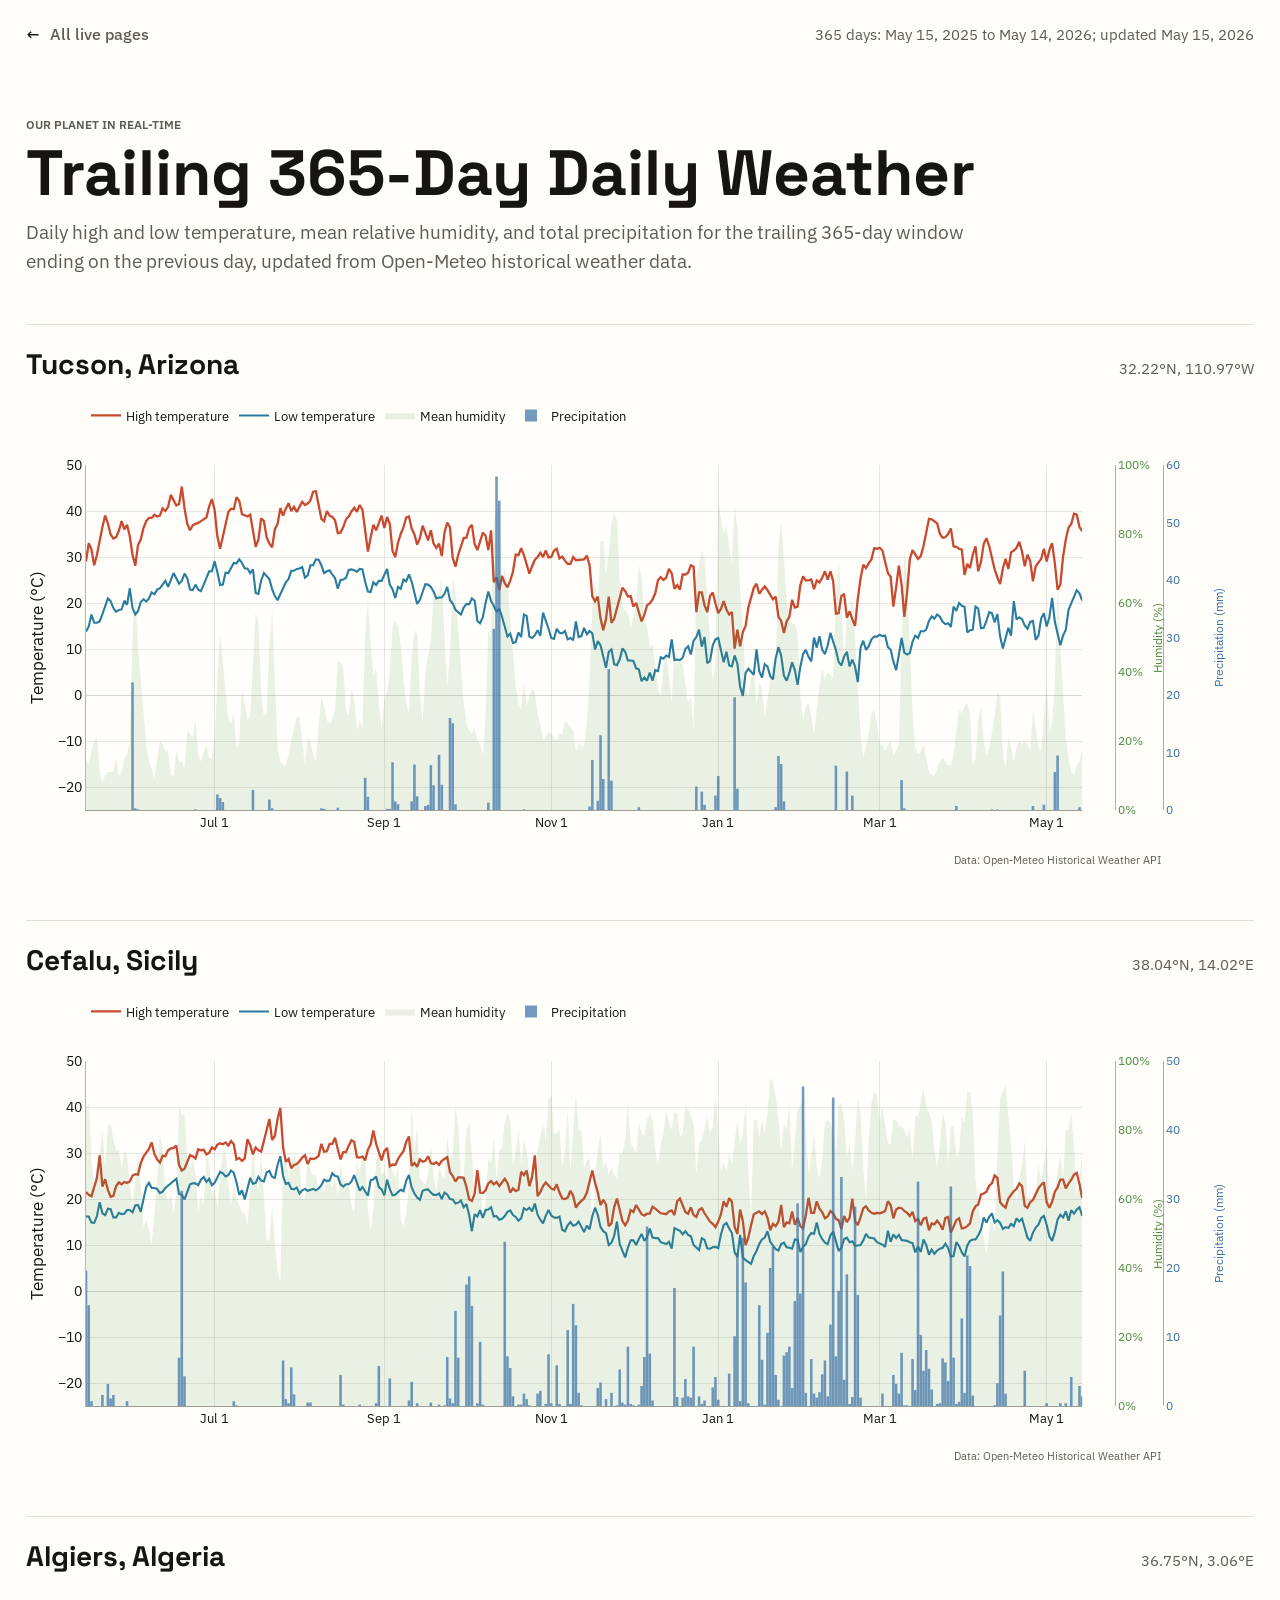
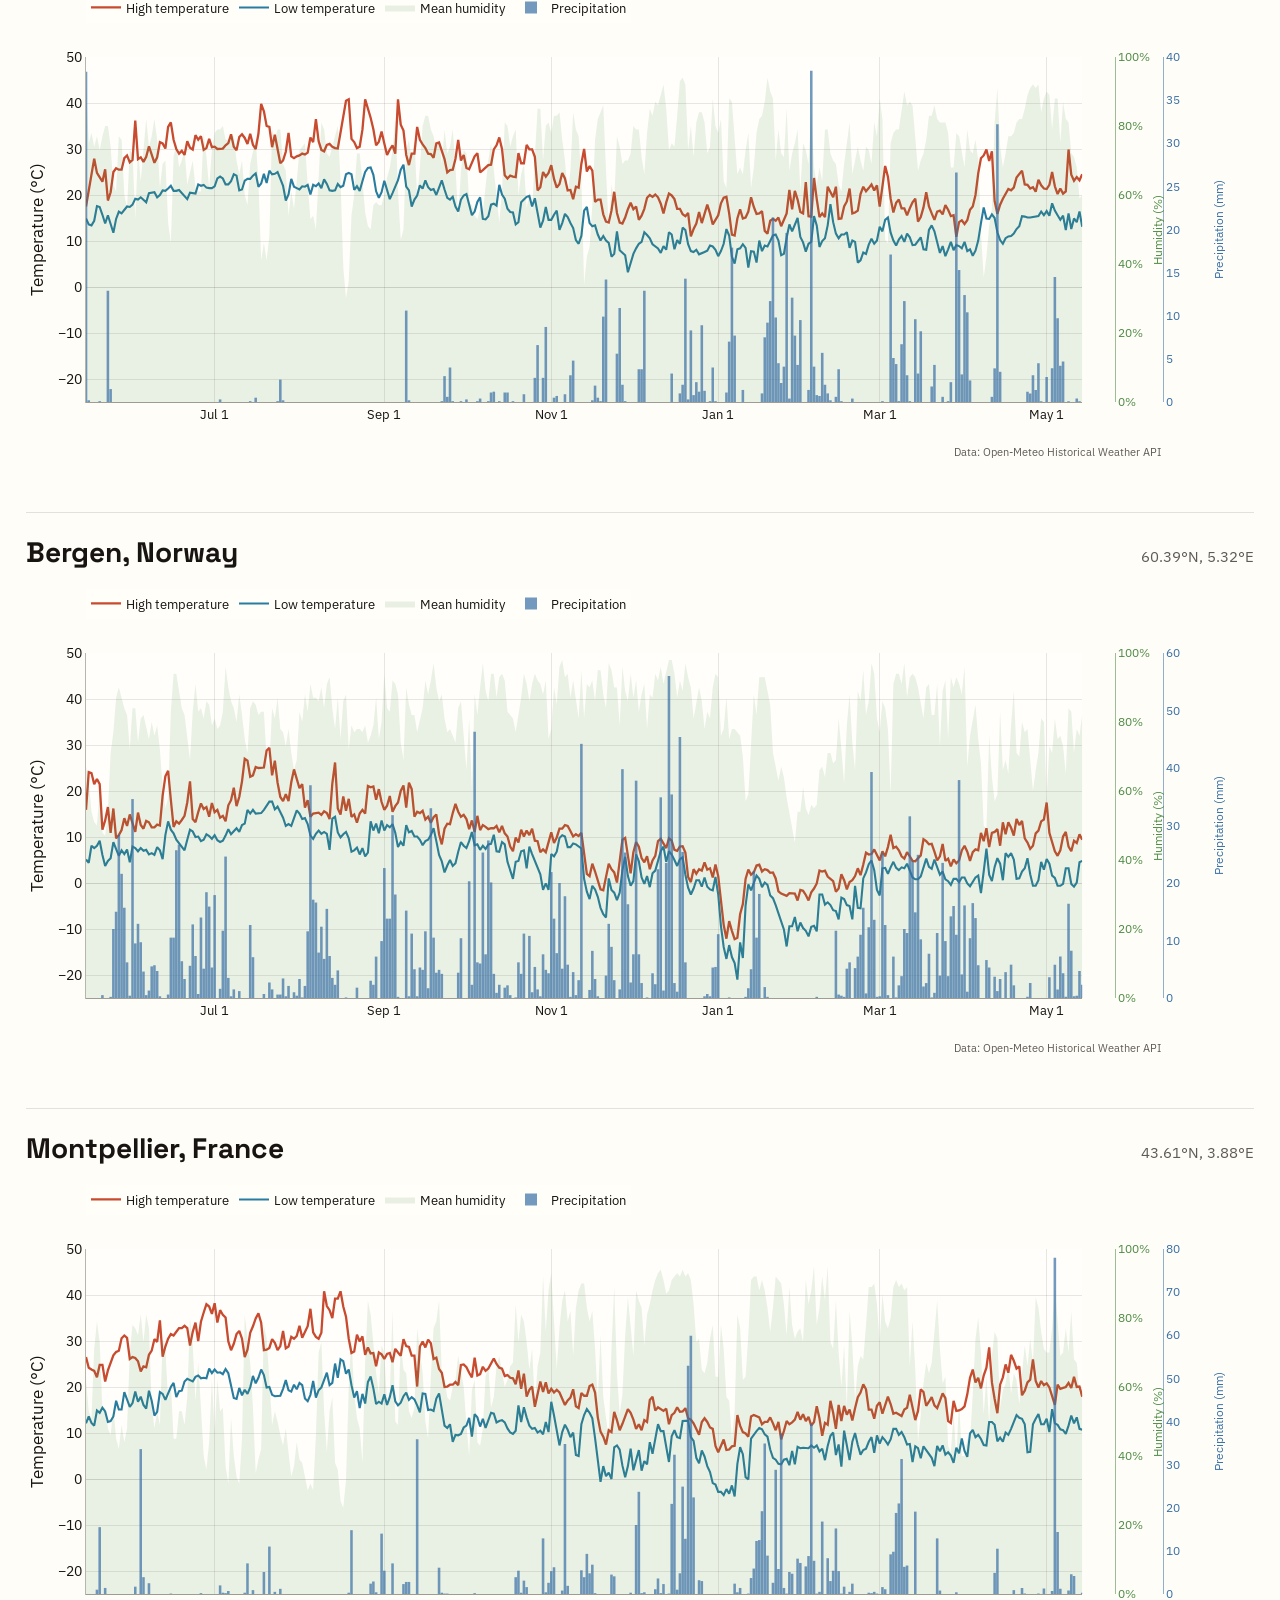
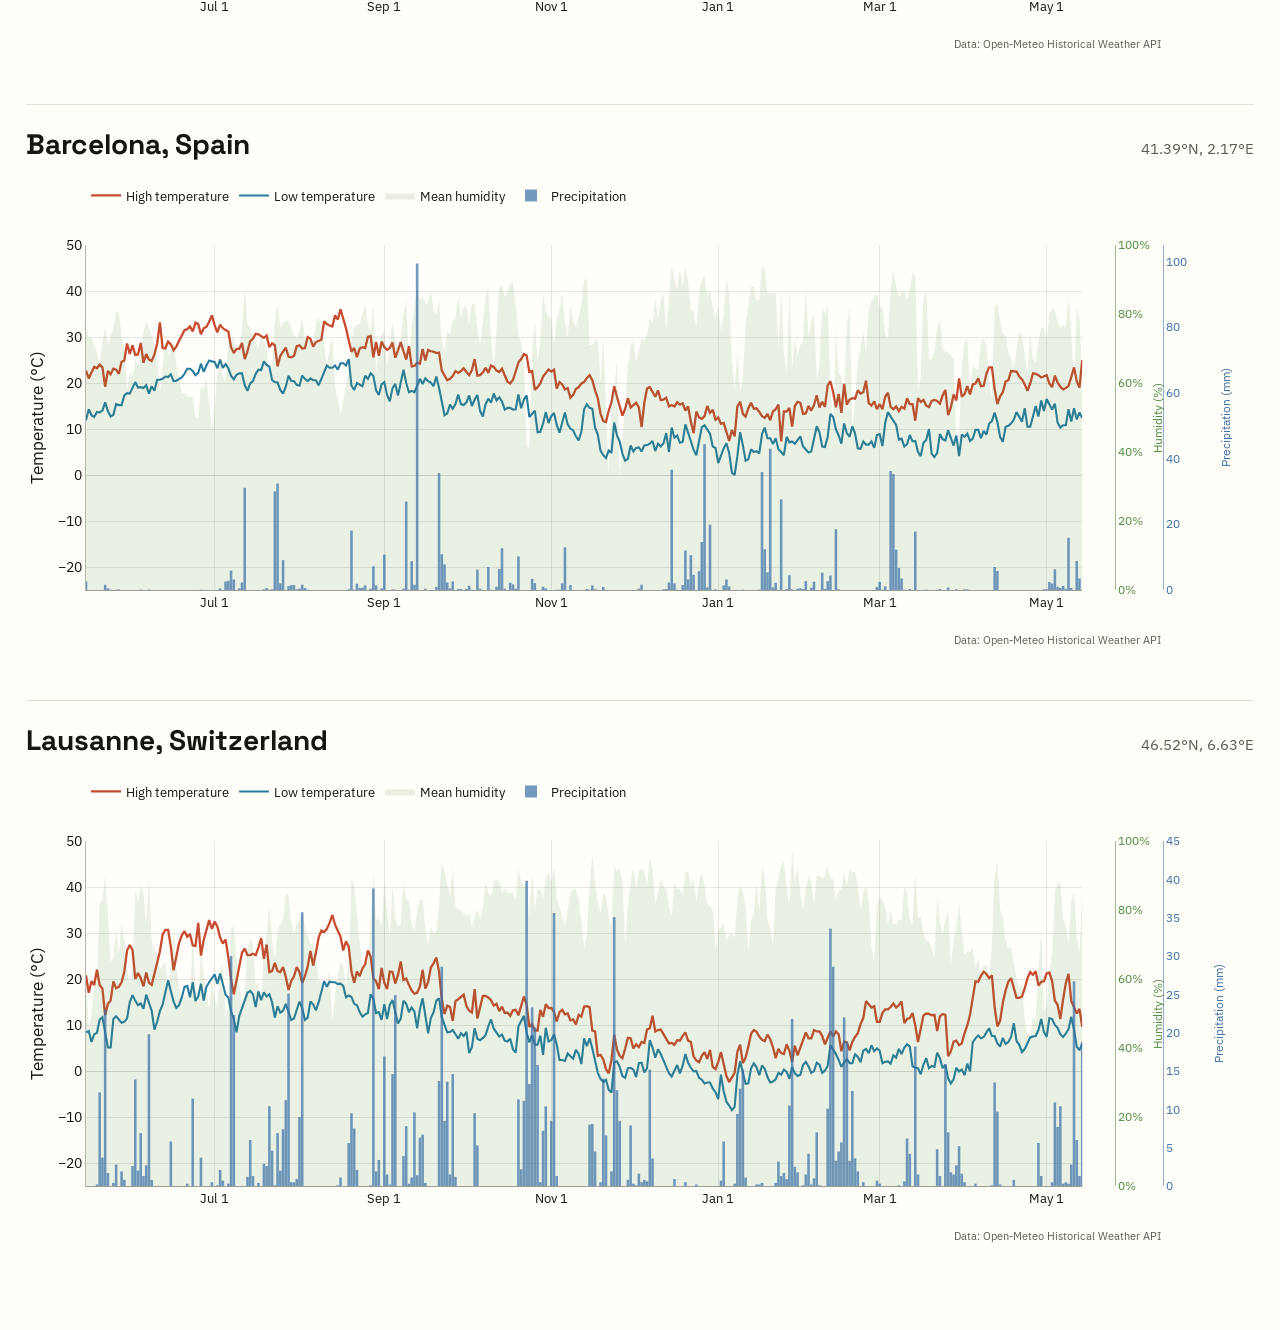
==== series/year-to-date-weather-by-location/index.html @ 3c4791d3 "New weather page for selected locations A new page dedicated to showing weather over the past year f" ====
<!DOCTYPE html>
<html lang="en">
  <head>
    <meta charset="UTF-8" />
    <meta name="viewport" content="width=device-width, initial-scale=1.0" />
    <title>Loading weather story...</title>
    <meta
      name="description"
      content="Trailing 365-day daily weather charts for predefined locations using Open-Meteo historical weather data."
    />
    <link rel="preconnect" href="https://fonts.googleapis.com" />
    <link rel="preconnect" href="https://fonts.gstatic.com" crossorigin />
    <link
      href="https://fonts.googleapis.com/css2?family=IBM+Plex+Sans:wght@400;500;600&family=Space+Grotesk:wght@500;700&display=swap"
      rel="stylesheet"
    />
    <link rel="stylesheet" href="../../assets/styles.css?v=weather-story-20260515" />
    <script src="https://cdn.plot.ly/plotly-2.35.2.min.js" defer></script>
    <script src="../../assets/weather-story.js?v=weather-story-20260515e" defer></script>
  </head>
  <body
    class="weather-story-body"
    data-base-path="../../"
    data-series-slug="year-to-date-weather-by-location"
  >
    <main class="weather-story-shell">
      <nav class="weather-story-nav" aria-label="Page navigation">
        <a class="back-link" href="../../">All live pages</a>
        <div id="weather-story-status" class="weather-story-status">Loading weather data...</div>
      </nav>
      <header class="weather-story-header">
        <div id="weather-story-eyebrow" class="weather-story-eyebrow">Our Planet in Real-Time</div>
        <h1 id="weather-story-title" class="weather-story-title">Trailing 365-Day Daily Weather</h1>
        <p id="weather-story-summary" class="weather-story-summary">
          Daily high and low temperature, mean humidity, and precipitation.
        </p>
      </header>
      <section id="weather-story-charts" class="weather-story-charts" aria-label="Location weather charts"></section>
    </main>
  </body>
</html>
---- assets/styles.css ----
:root {
  color-scheme: light;
  --bg: #f2eee7;
  --bg-deep: #ddd6ca;
  --panel: #f7f1e7;
  --panel-border: rgba(51, 42, 28, 0.14);
  --ink: #171412;
  --muted: #5f5b56;
  --accent-red: #d63a1f;
  --accent-green: #5dea48;
  --accent-black: rgba(0, 0, 0, 0.28);
  --grid: rgba(56, 50, 39, 0.12);
  --shadow: 0 24px 70px rgba(71, 53, 19, 0.14);
}

* {
  box-sizing: border-box;
}

html,
body {
  margin: 0;
  min-height: 100%;
}

body {
  font-family: "IBM Plex Sans", sans-serif;
  color: var(--ink);
  background:
    radial-gradient(circle at top left, rgba(255, 255, 255, 0.88), rgba(255, 255, 255, 0) 34%),
    radial-gradient(circle at bottom right, rgba(208, 148, 52, 0.12), rgba(208, 148, 52, 0) 32%),
    linear-gradient(135deg, var(--bg), var(--bg-deep));
}

a {
  color: inherit;
}

.app-shell {
  min-height: 100vh;
  padding: 18px;
}

.home-shell {
  display: flex;
  flex-direction: column;
  gap: 18px;
  max-width: 1320px;
  margin: 0 auto;
}

.home-hero {
  padding: clamp(24px, 4vw, 46px);
  border: 1px solid var(--panel-border);
  border-radius: 30px;
  background:
    linear-gradient(135deg, rgba(255, 255, 255, 0.44), rgba(255, 255, 255, 0.08)),
    var(--panel);
  box-shadow: var(--shadow);
}

.home-title {
  margin: 12px 0 10px;
  font-family: "Space Grotesk", sans-serif;
  font-size: clamp(2.4rem, 6vw, 4.8rem);
  line-height: 0.95;
  letter-spacing: -0.04em;
}

.home-copy {
  max-width: 760px;
  margin: 0;
  color: var(--muted);
  font-size: 1.12rem;
  line-height: 1.55;
}

.series-grid {
  display: grid;
  grid-template-columns: repeat(auto-fit, minmax(280px, 1fr));
  gap: 18px;
}

.series-card {
  display: flex;
  flex-direction: column;
  gap: 16px;
  padding: 22px;
  border: 1px solid var(--panel-border);
  border-radius: 24px;
  background:
    linear-gradient(180deg, rgba(255, 255, 255, 0.4), rgba(255, 255, 255, 0.14)),
    var(--panel);
  box-shadow: var(--shadow);
  text-decoration: none;
  transition: transform 180ms ease, box-shadow 180ms ease, border-color 180ms ease;
}

.series-card:hover {
  transform: translateY(-3px);
  box-shadow: 0 28px 80px rgba(71, 53, 19, 0.18);
  border-color: rgba(51, 42, 28, 0.22);
}

.series-card-topline {
  display: flex;
  align-items: center;
  justify-content: space-between;
  gap: 12px;
}

.series-status {
  display: inline-flex;
  align-items: center;
  gap: 8px;
  padding: 7px 11px;
  border-radius: 999px;
  background: rgba(255, 255, 255, 0.72);
  border: 1px solid rgba(26, 20, 12, 0.12);
  font-size: 0.84rem;
  color: var(--muted);
}

.series-status::before {
  content: "";
  width: 8px;
  height: 8px;
  border-radius: 999px;
  background: var(--accent-green);
  box-shadow: 0 0 0 4px rgba(93, 234, 72, 0.16);
}

.series-title {
  margin: 0;
  font-family: "Space Grotesk", sans-serif;
  font-size: 1.55rem;
  line-height: 1.02;
}

.series-subtitle {
  margin: 0;
  color: var(--muted);
  font-size: 1rem;
}

.series-summary {
  margin: 0;
  color: var(--muted);
  line-height: 1.55;
}

.series-linkline {
  margin-top: auto;
  color: var(--ink);
  font-weight: 600;
  text-decoration: none;
}

.chart-page-shell {
  display: flex;
  flex-direction: column;
  gap: 12px;
}

.chart-page-shell .chart-card {
  min-height: calc(100vh - 84px);
}

.page-nav {
  display: flex;
  align-items: center;
  justify-content: space-between;
  gap: 12px;
  padding: 0 4px;
}

.back-link {
  display: inline-flex;
  align-items: center;
  gap: 10px;
  text-decoration: none;
  color: var(--muted);
  font-weight: 500;
}

.back-link::before {
  content: "←";
  color: var(--ink);
}

.page-summary {
  color: var(--muted);
  font-size: 0.96rem;
}

.chart-card {
  display: flex;
  flex-direction: column;
  min-height: calc(100vh - 36px);
  padding: 16px;
  border: 1px solid var(--panel-border);
  border-radius: 26px;
  background: var(--panel);
  box-shadow: var(--shadow);
  backdrop-filter: blur(16px);
}

.chart-topline {
  display: flex;
  align-items: center;
  justify-content: space-between;
  gap: 16px;
  padding: 6px 8px 16px;
}

.eyebrow {
  letter-spacing: 0.12em;
  text-transform: uppercase;
  font-size: 0.75rem;
  font-weight: 600;
  color: var(--muted);
}

.status-pill {
  padding: 9px 14px;
  border-radius: 999px;
  background: rgba(255, 255, 255, 0.88);
  border: 1px solid rgba(26, 20, 12, 0.12);
  color: var(--muted);
  font-size: 0.86rem;
  white-space: nowrap;
}

.chart {
  flex: 1;
  min-height: 0;
}

.chart-message {
  display: grid;
  place-items: center;
  height: 100%;
  padding: 24px;
  text-align: center;
  color: var(--muted);
  font-size: 1.05rem;
}

@media (max-width: 720px) {
  .app-shell {
    padding: 10px;
  }

  .home-shell {
    gap: 12px;
  }

  .home-title {
    font-size: clamp(2rem, 11vw, 3.2rem);
  }

  .series-grid {
    grid-template-columns: 1fr;
  }

  .page-nav {
    flex-direction: column;
    align-items: flex-start;
  }

  .chart-card {
    min-height: calc(100vh - 20px);
    padding: 12px;
    border-radius: 20px;
  }

  .chart-page-shell .chart-card {
    min-height: calc(100vh - 72px);
  }

  .chart-topline {
    flex-direction: column;
    align-items: flex-start;
    gap: 10px;
    padding-bottom: 10px;
  }

  .status-pill {
    white-space: normal;
  }
}

body.weather-story-body {
  background: #fffdf7;
}

.weather-story-shell {
  min-height: 100vh;
  width: 100%;
  padding: 16px clamp(12px, 2vw, 28px) 34px;
}

.weather-story-nav {
  display: flex;
  align-items: center;
  justify-content: space-between;
  gap: 18px;
  min-height: 36px;
}

.weather-story-status {
  color: var(--muted);
  font-size: 0.94rem;
  text-align: right;
}

.weather-story-header {
  padding: clamp(30px, 5vw, 70px) 0 clamp(22px, 4vw, 48px);
  max-width: 980px;
}

.weather-story-eyebrow {
  color: var(--muted);
  font-size: 0.78rem;
  font-weight: 600;
  letter-spacing: 0;
  text-transform: uppercase;
}

.weather-story-title {
  margin: 10px 0 12px;
  font-family: "Space Grotesk", sans-serif;
  font-size: clamp(2.3rem, 5vw, 4.4rem);
  line-height: 0.98;
  letter-spacing: 0;
}

.weather-story-summary {
  margin: 0;
  color: var(--muted);
  font-size: clamp(1rem, 1.6vw, 1.2rem);
  line-height: 1.55;
}

.weather-story-charts {
  display: flex;
  flex-direction: column;
  width: 100%;
}

.weather-location-section {
  width: 100%;
  padding: 24px 0 46px;
  border-top: 1px solid rgba(51, 42, 28, 0.13);
}

.weather-location-heading {
  display: flex;
  align-items: baseline;
  justify-content: space-between;
  gap: 18px;
  padding-bottom: 8px;
}

.weather-location-title {
  margin: 0;
  font-family: "Space Grotesk", sans-serif;
  font-size: clamp(1.35rem, 2.2vw, 2rem);
  line-height: 1.1;
  letter-spacing: 0;
}

.weather-location-meta {
  color: var(--muted);
  font-size: 0.94rem;
  white-space: nowrap;
}

.weather-location-chart {
  width: 100%;
  height: clamp(465px, 54vh, 585px);
}

@media (max-width: 720px) {
  .weather-story-shell {
    padding: 12px 10px 28px;
  }

  .weather-story-nav,
  .weather-location-heading {
    align-items: flex-start;
    flex-direction: column;
    gap: 8px;
  }

  .weather-story-status {
    text-align: left;
  }

  .weather-location-meta {
    white-space: normal;
  }

  .weather-location-chart {
    height: 570px;
  }
}
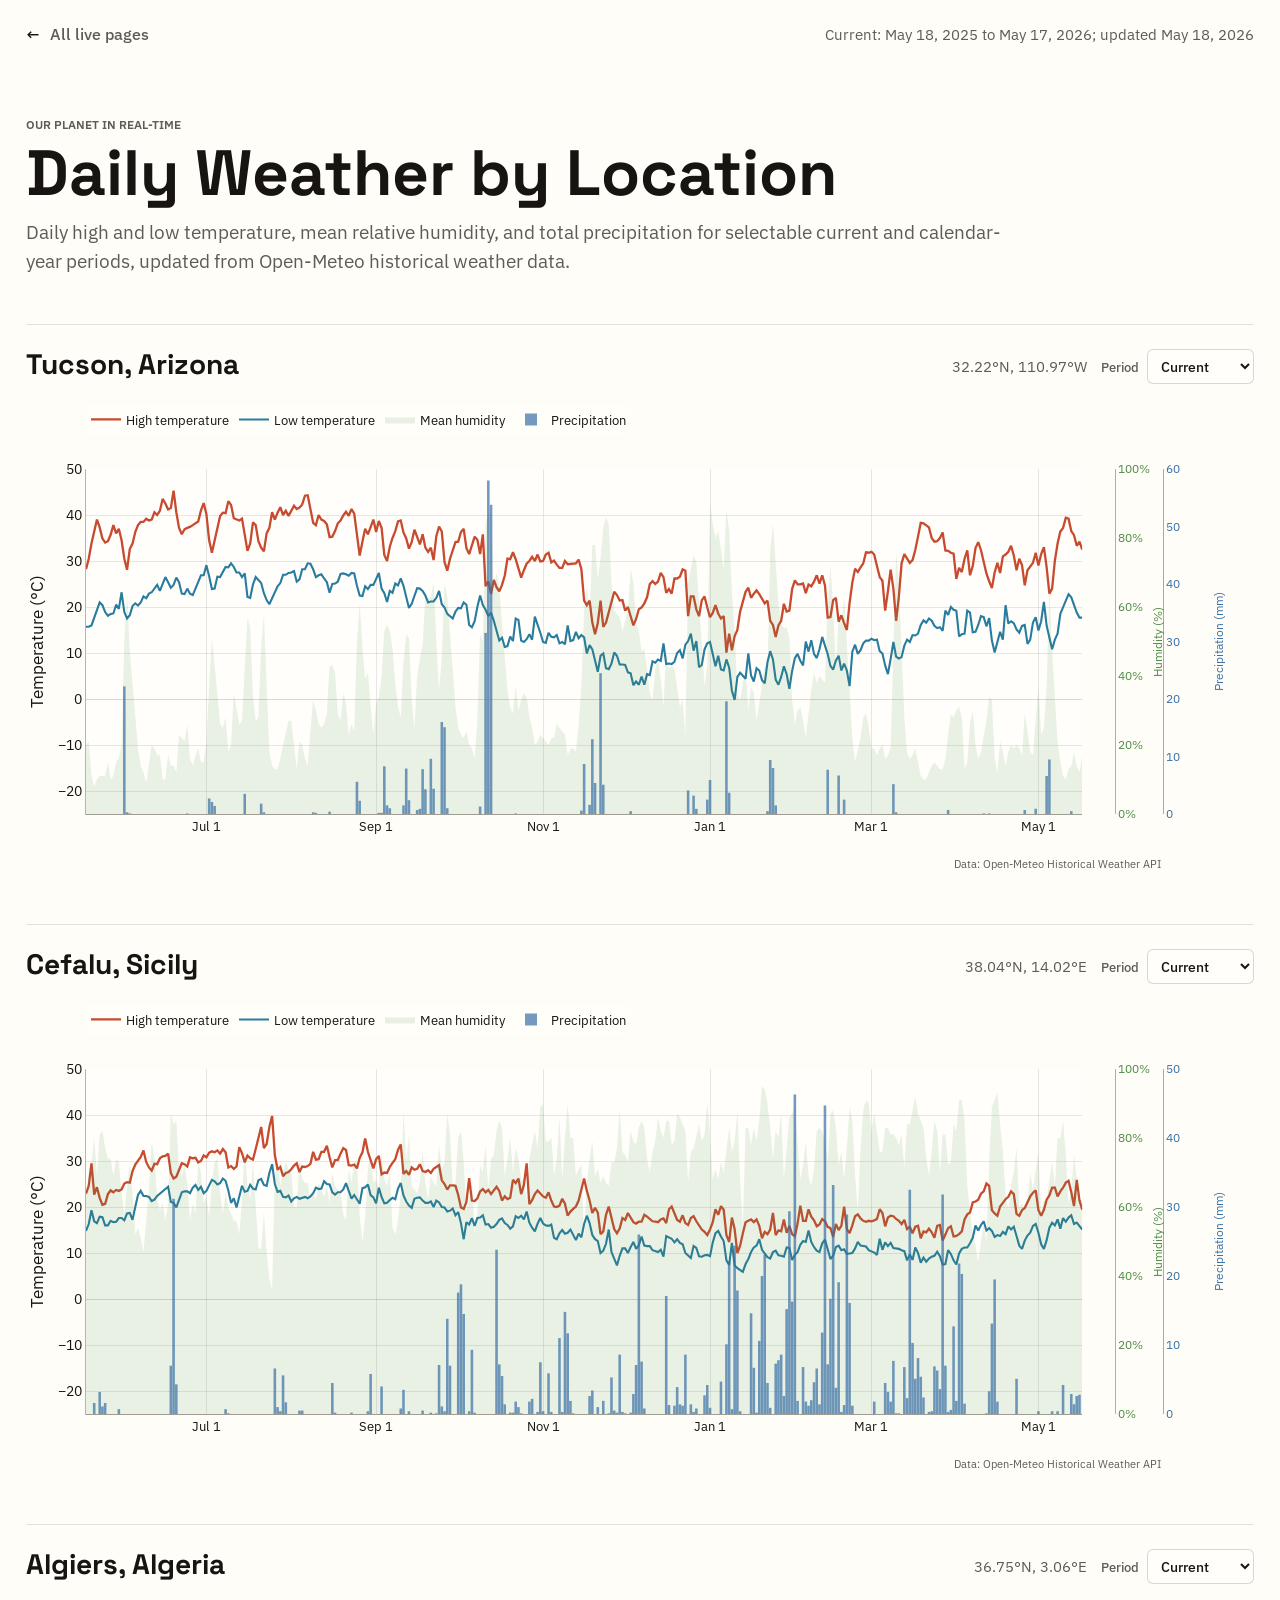
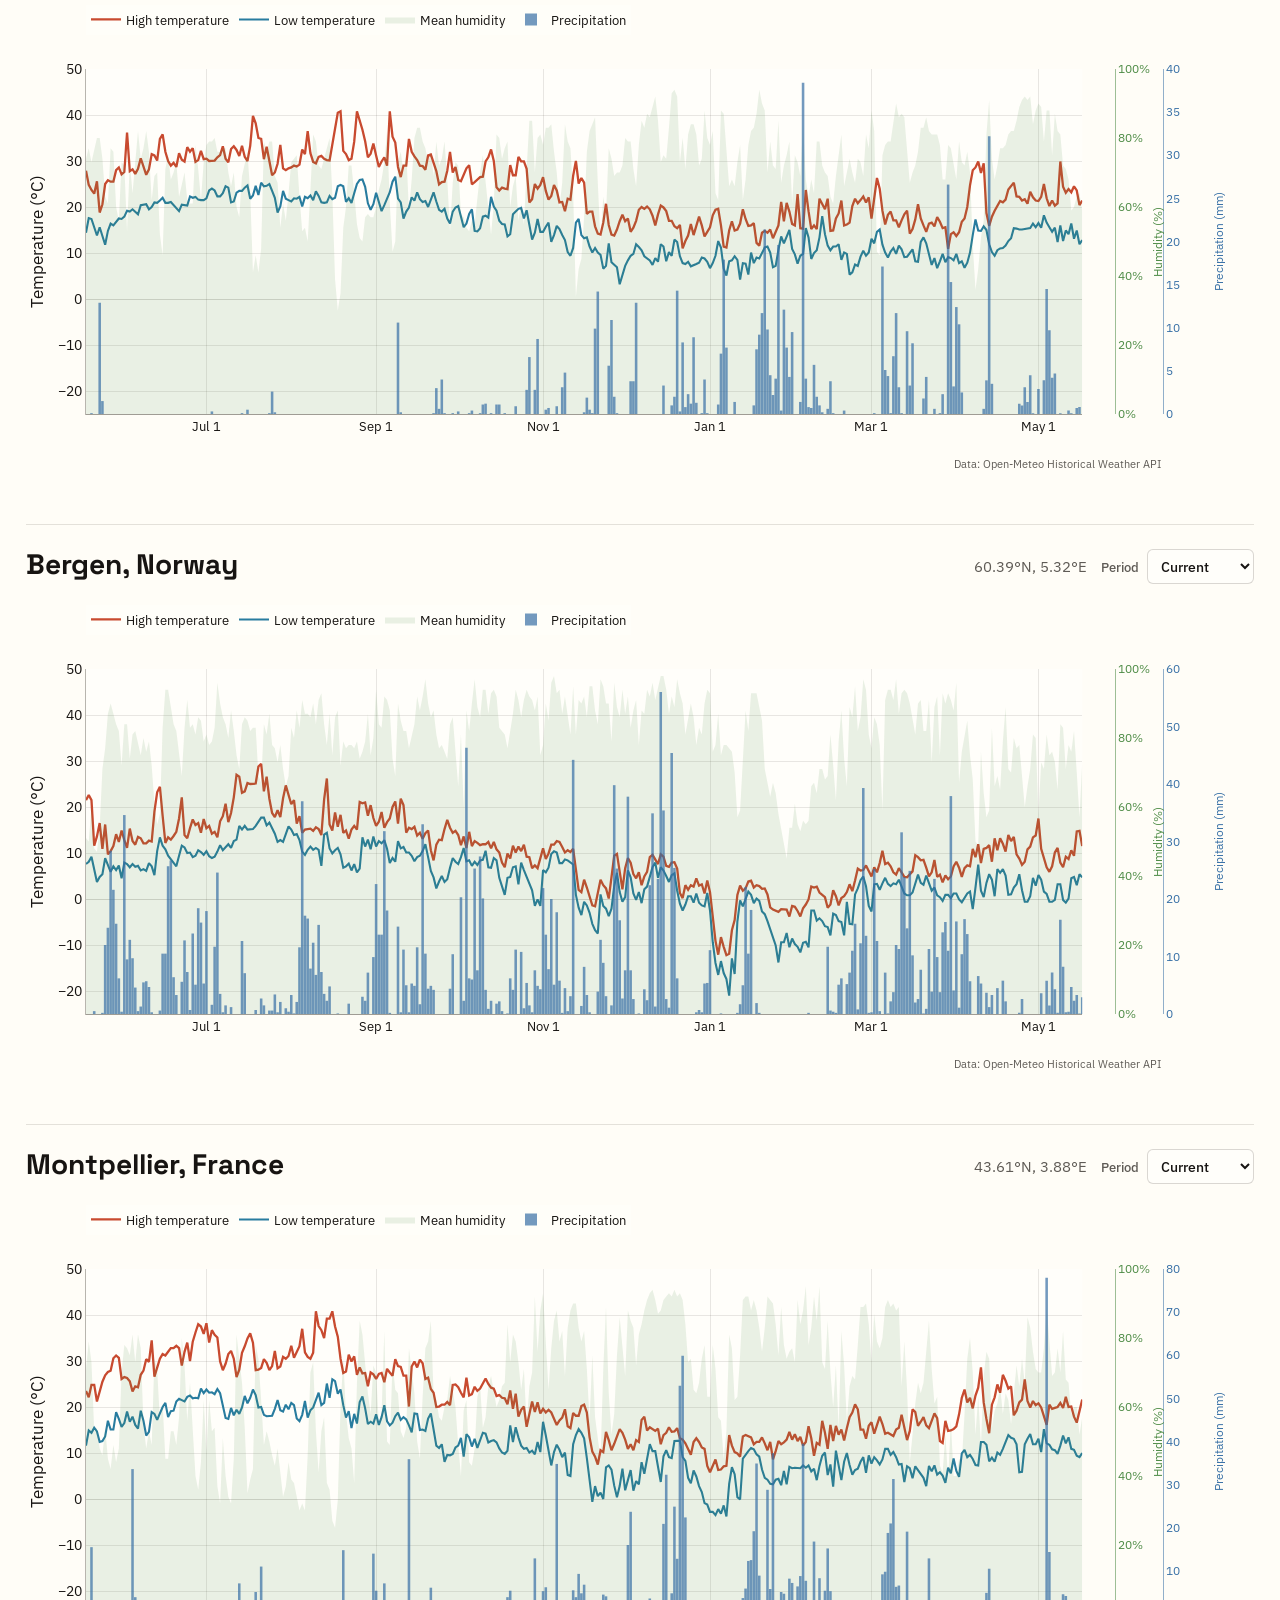
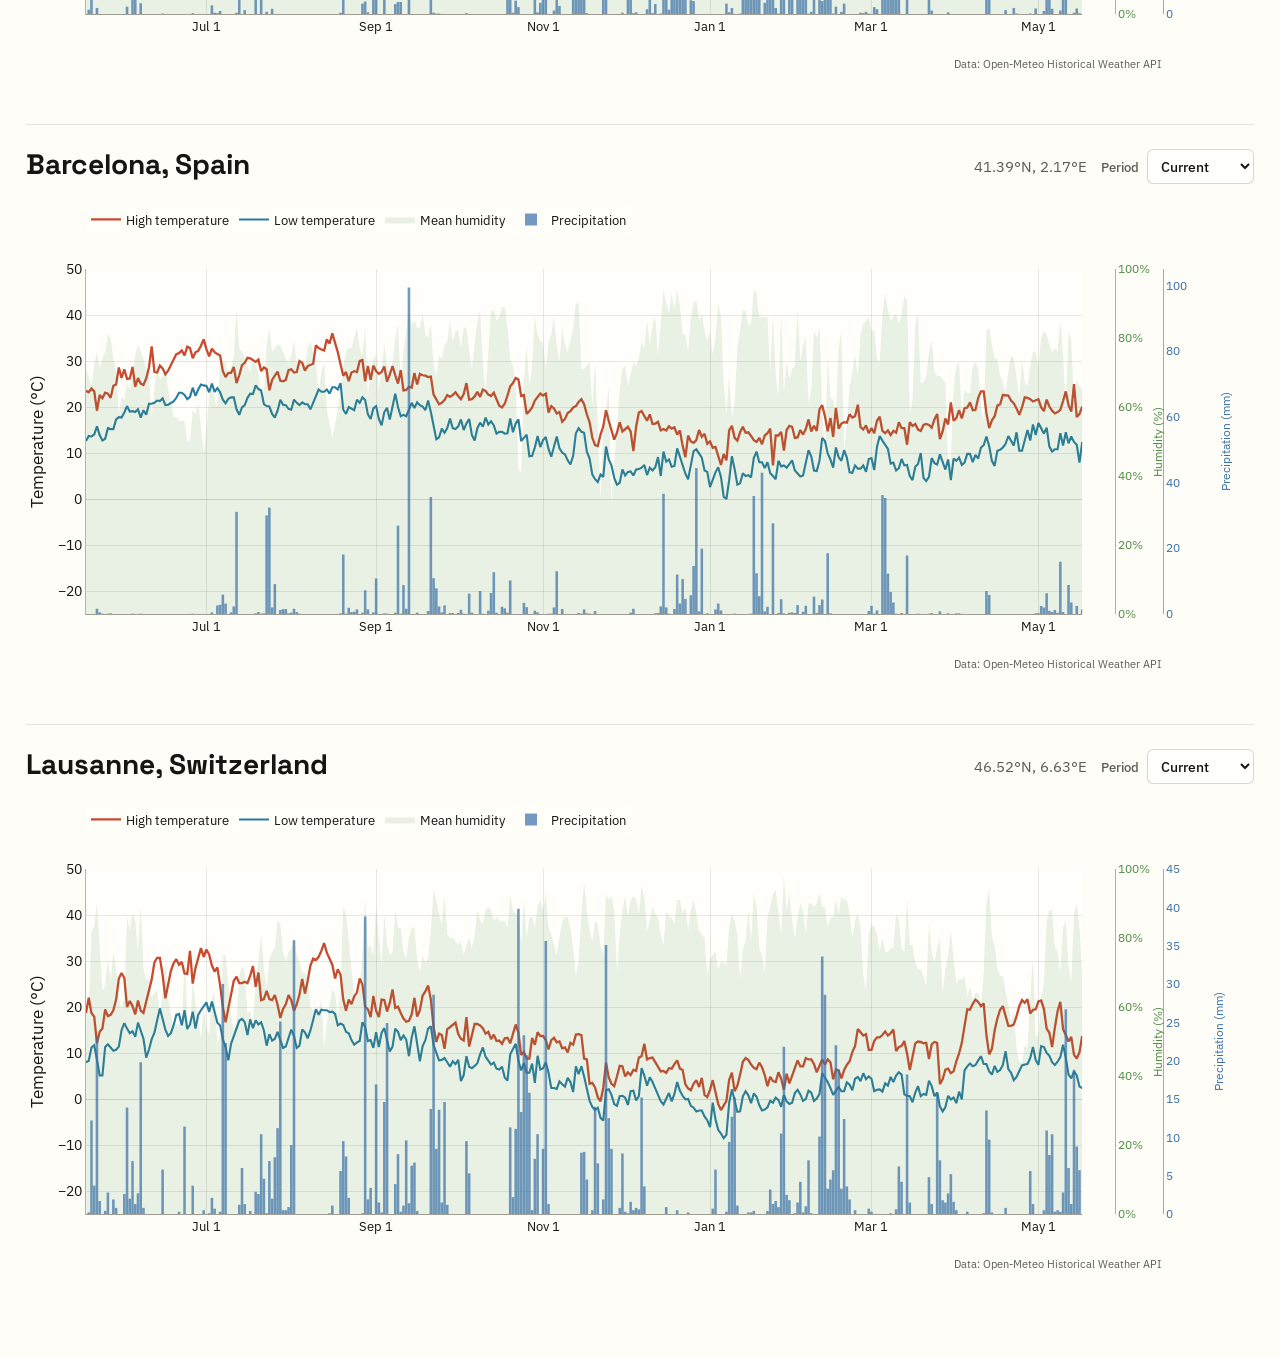
==== commit b411470a: "Added year selector Added a selector to change the year for each graph to look back in history over " ====
--- a/series/year-to-date-weather-by-location/index.html
+++ b/series/year-to-date-weather-by-location/index.html
@@ -6,7 +6,7 @@
     <title>Loading weather story...</title>
     <meta
       name="description"
-      content="Trailing 365-day daily weather charts for predefined locations using Open-Meteo historical weather data."
+      content="Selectable current and prior-year daily weather charts for predefined locations using Open-Meteo historical weather data."
     />
     <link rel="preconnect" href="https://fonts.googleapis.com" />
     <link rel="preconnect" href="https://fonts.gstatic.com" crossorigin />
@@ -14,9 +14,9 @@
       href="https://fonts.googleapis.com/css2?family=IBM+Plex+Sans:wght@400;500;600&family=Space+Grotesk:wght@500;700&display=swap"
       rel="stylesheet"
     />
-    <link rel="stylesheet" href="../../assets/styles.css?v=weather-story-20260515" />
+    <link rel="stylesheet" href="../../assets/styles.css?v=weather-story-20260518" />
     <script src="https://cdn.plot.ly/plotly-2.35.2.min.js" defer></script>
-    <script src="../../assets/weather-story.js?v=weather-story-20260515e" defer></script>
+    <script src="../../assets/weather-story.js?v=weather-story-20260518" defer></script>
   </head>
   <body
     class="weather-story-body"
@@ -30,9 +30,9 @@
       </nav>
       <header class="weather-story-header">
         <div id="weather-story-eyebrow" class="weather-story-eyebrow">Our Planet in Real-Time</div>
-        <h1 id="weather-story-title" class="weather-story-title">Trailing 365-Day Daily Weather</h1>
+        <h1 id="weather-story-title" class="weather-story-title">Daily Weather by Location</h1>
         <p id="weather-story-summary" class="weather-story-summary">
-          Daily high and low temperature, mean humidity, and precipitation.
+          Daily high and low temperature, mean humidity, and precipitation for selectable periods.
         </p>
       </header>
       <section id="weather-story-charts" class="weather-story-charts" aria-label="Location weather charts"></section>
--- a/assets/styles.css
+++ b/assets/styles.css
@@ -356,7 +356,7 @@
 
 .weather-location-heading {
   display: flex;
-  align-items: baseline;
+  align-items: flex-start;
   justify-content: space-between;
   gap: 18px;
   padding-bottom: 8px;
@@ -374,6 +374,40 @@
   color: var(--muted);
   font-size: 0.94rem;
   white-space: nowrap;
+}
+
+.weather-location-controls {
+  display: flex;
+  align-items: center;
+  justify-content: flex-end;
+  gap: 14px;
+  min-width: 260px;
+}
+
+.weather-window-label {
+  display: inline-flex;
+  align-items: center;
+  gap: 8px;
+  color: var(--muted);
+  font-size: 0.84rem;
+  font-weight: 500;
+  white-space: nowrap;
+}
+
+.weather-window-select {
+  min-width: 104px;
+  padding: 6px 28px 6px 9px;
+  border: 1px solid rgba(51, 42, 28, 0.18);
+  border-radius: 6px;
+  background: #fffefa;
+  color: var(--ink);
+  font: inherit;
+  font-size: 0.9rem;
+}
+
+.weather-window-select:focus {
+  outline: 2px solid rgba(56, 112, 166, 0.24);
+  outline-offset: 2px;
 }
 
 .weather-location-chart {
@@ -401,6 +435,14 @@
     white-space: normal;
   }
 
+  .weather-location-controls {
+    align-items: flex-start;
+    flex-direction: column;
+    gap: 8px;
+    justify-content: flex-start;
+    min-width: 0;
+  }
+
   .weather-location-chart {
     height: 570px;
   }
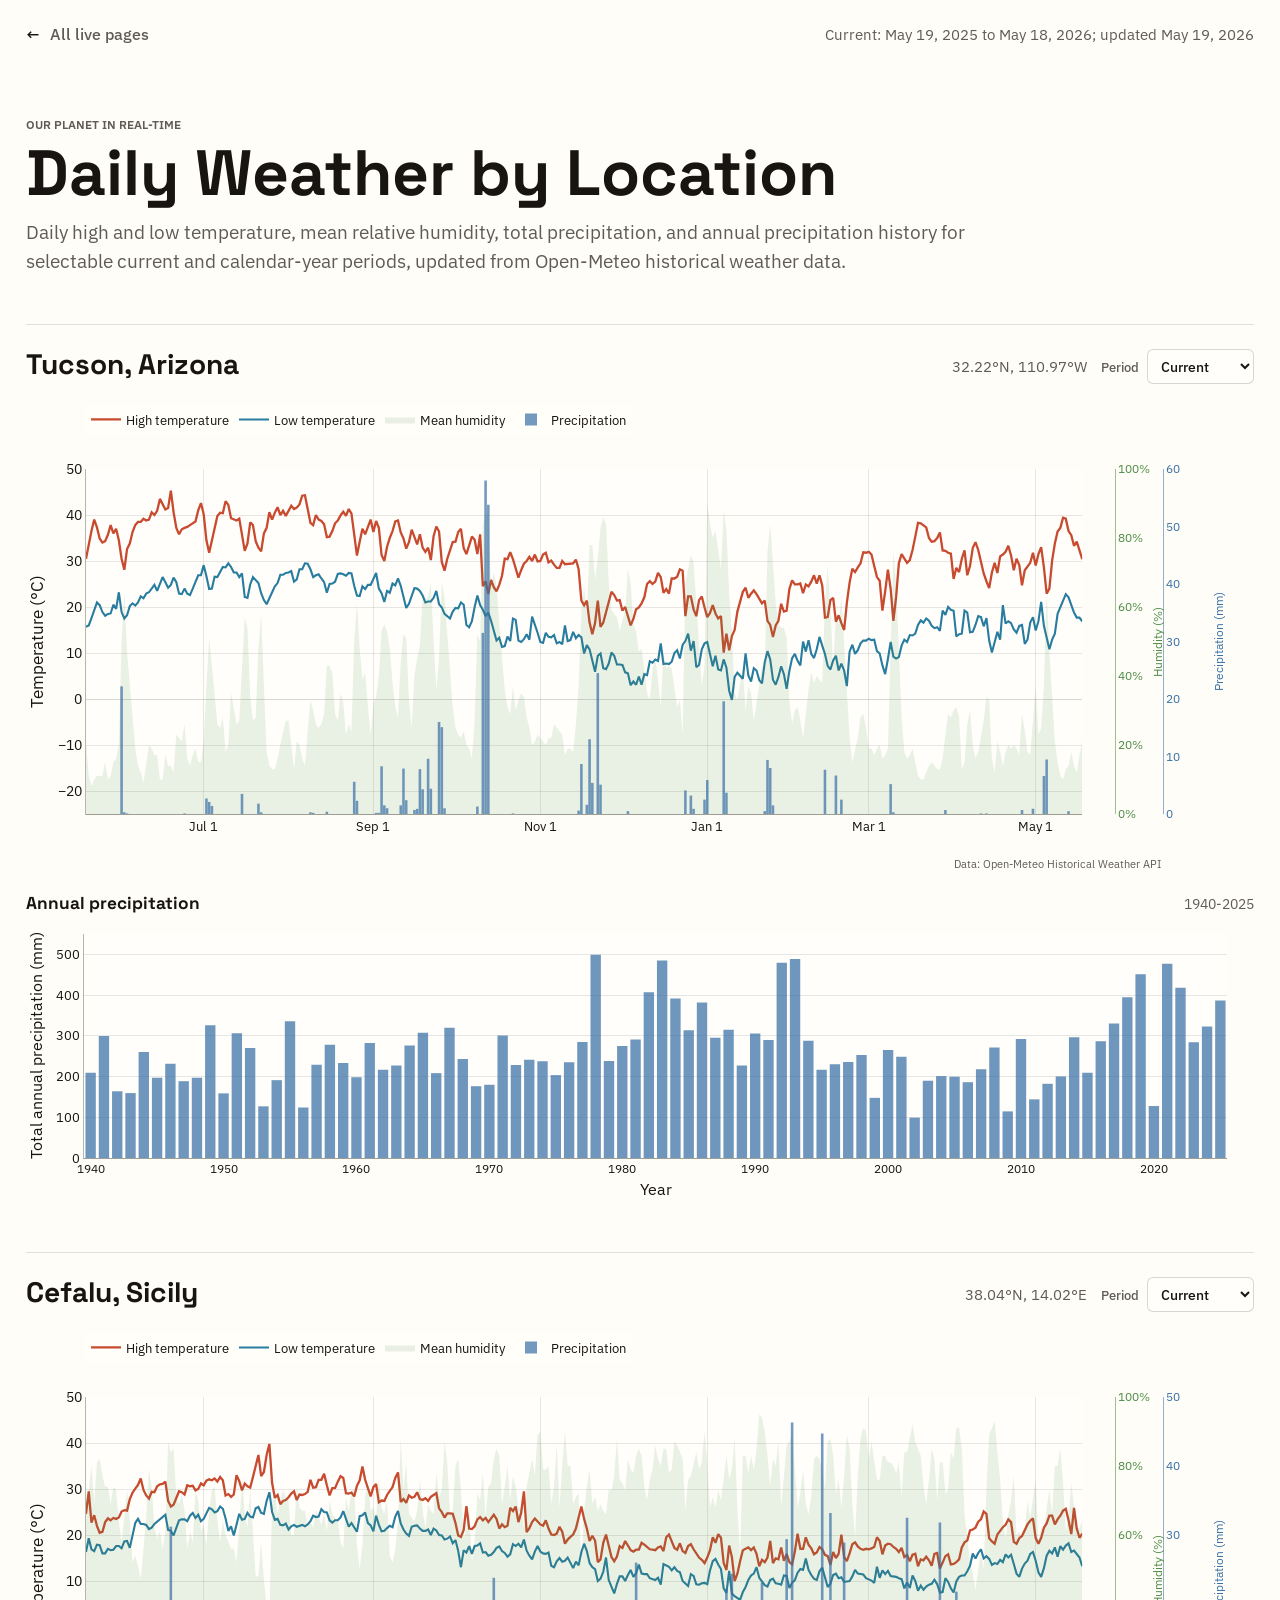
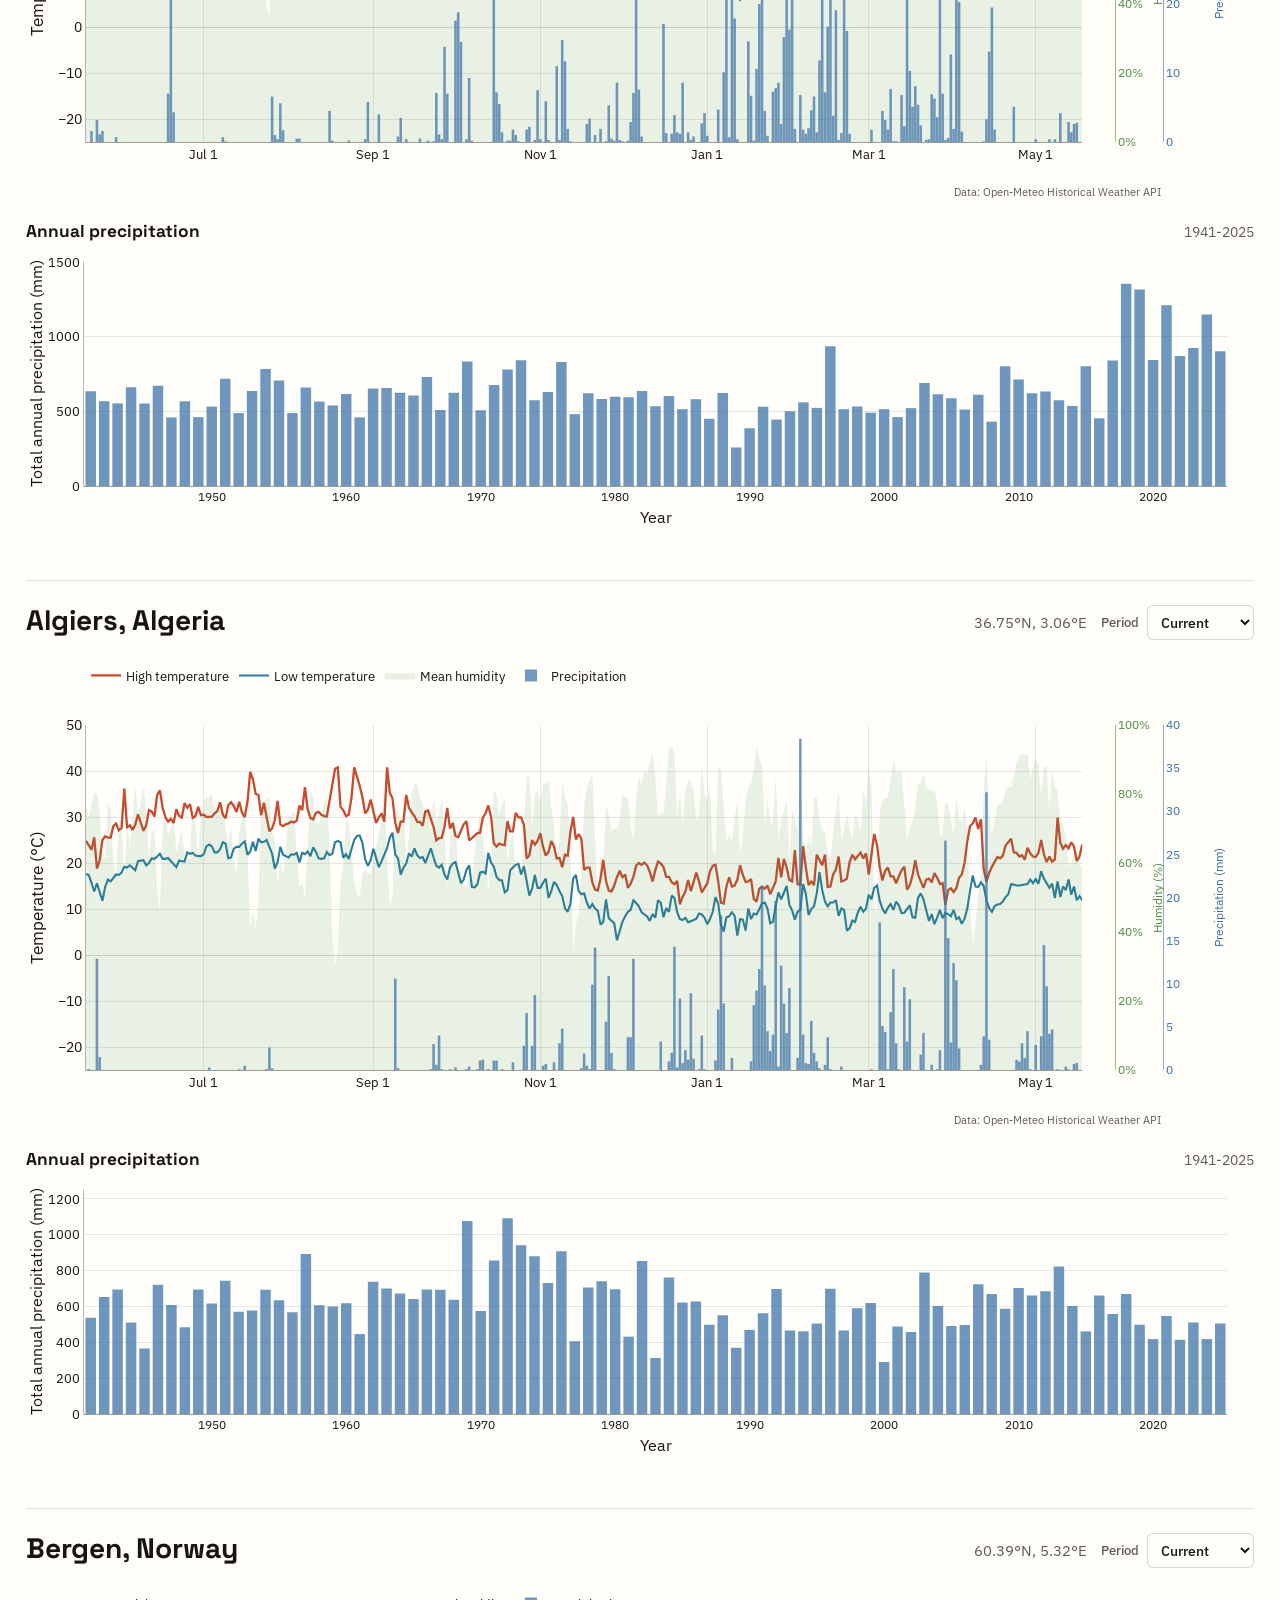
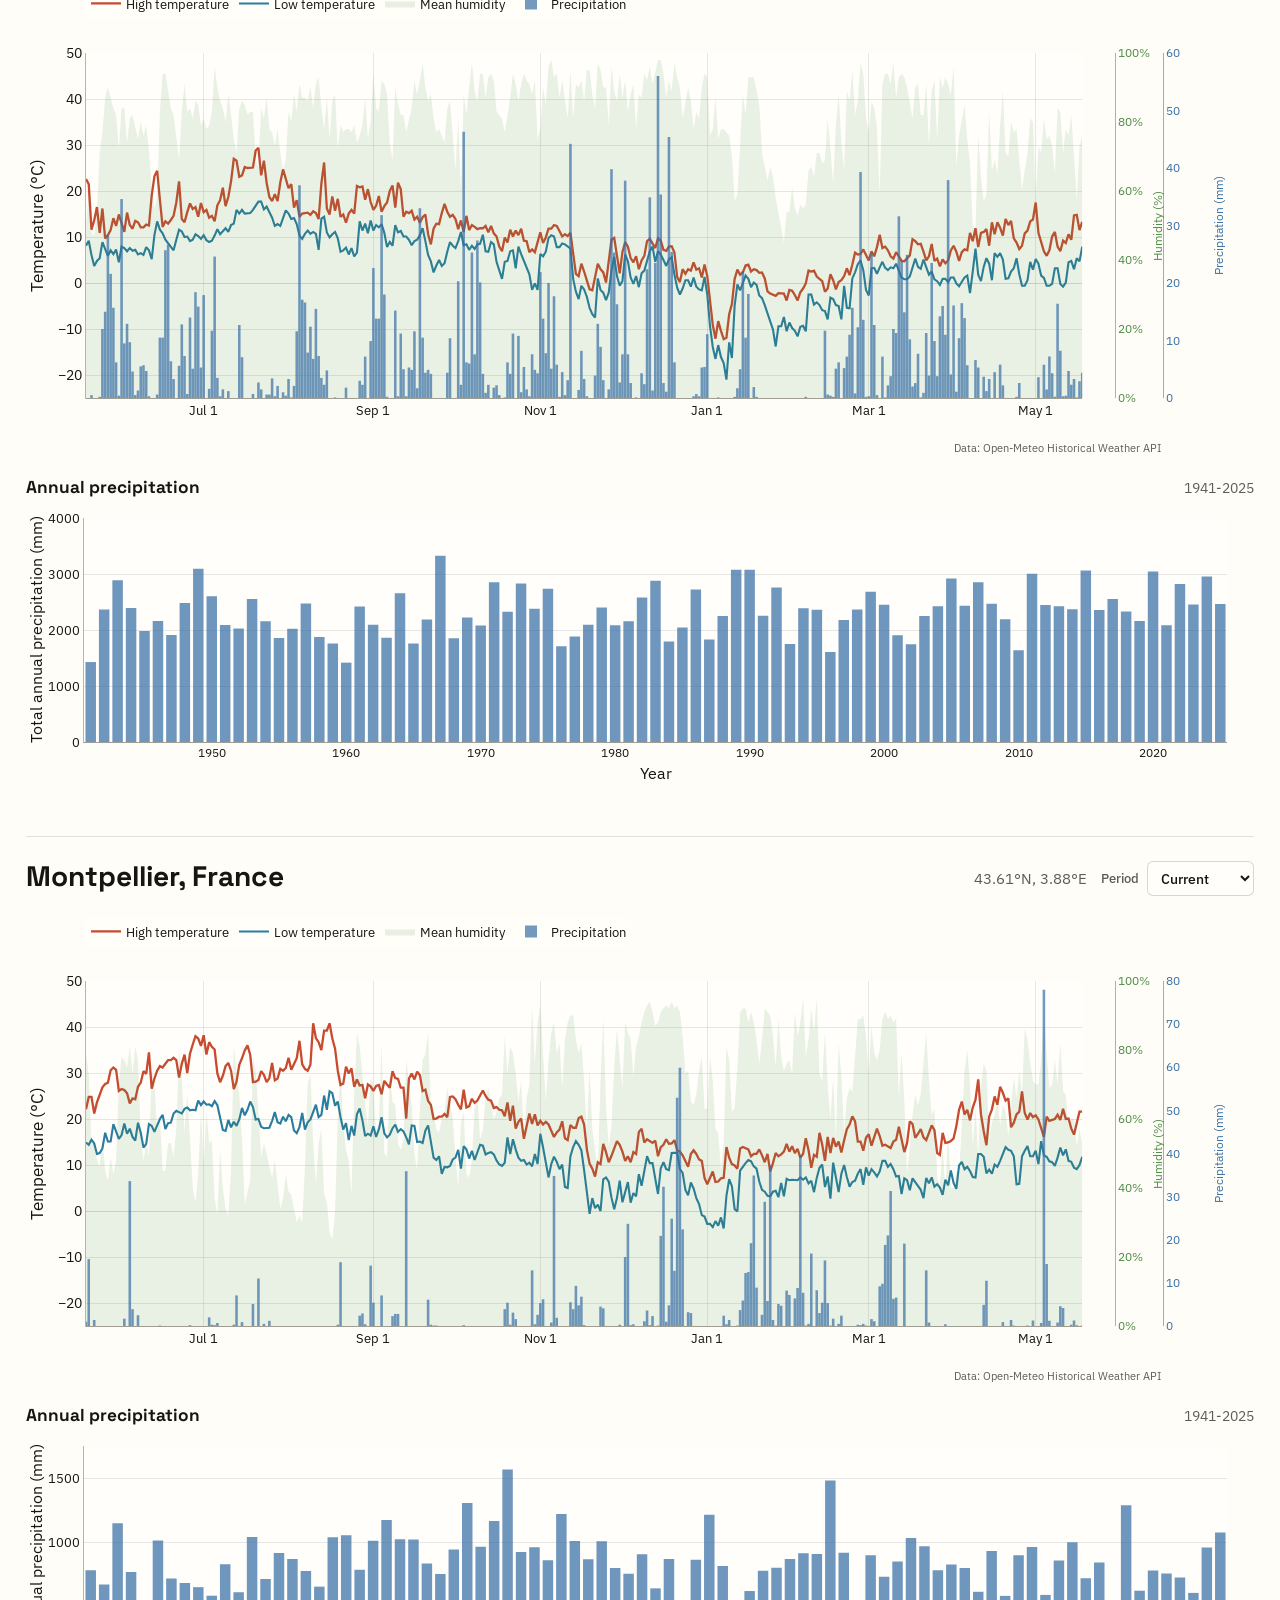
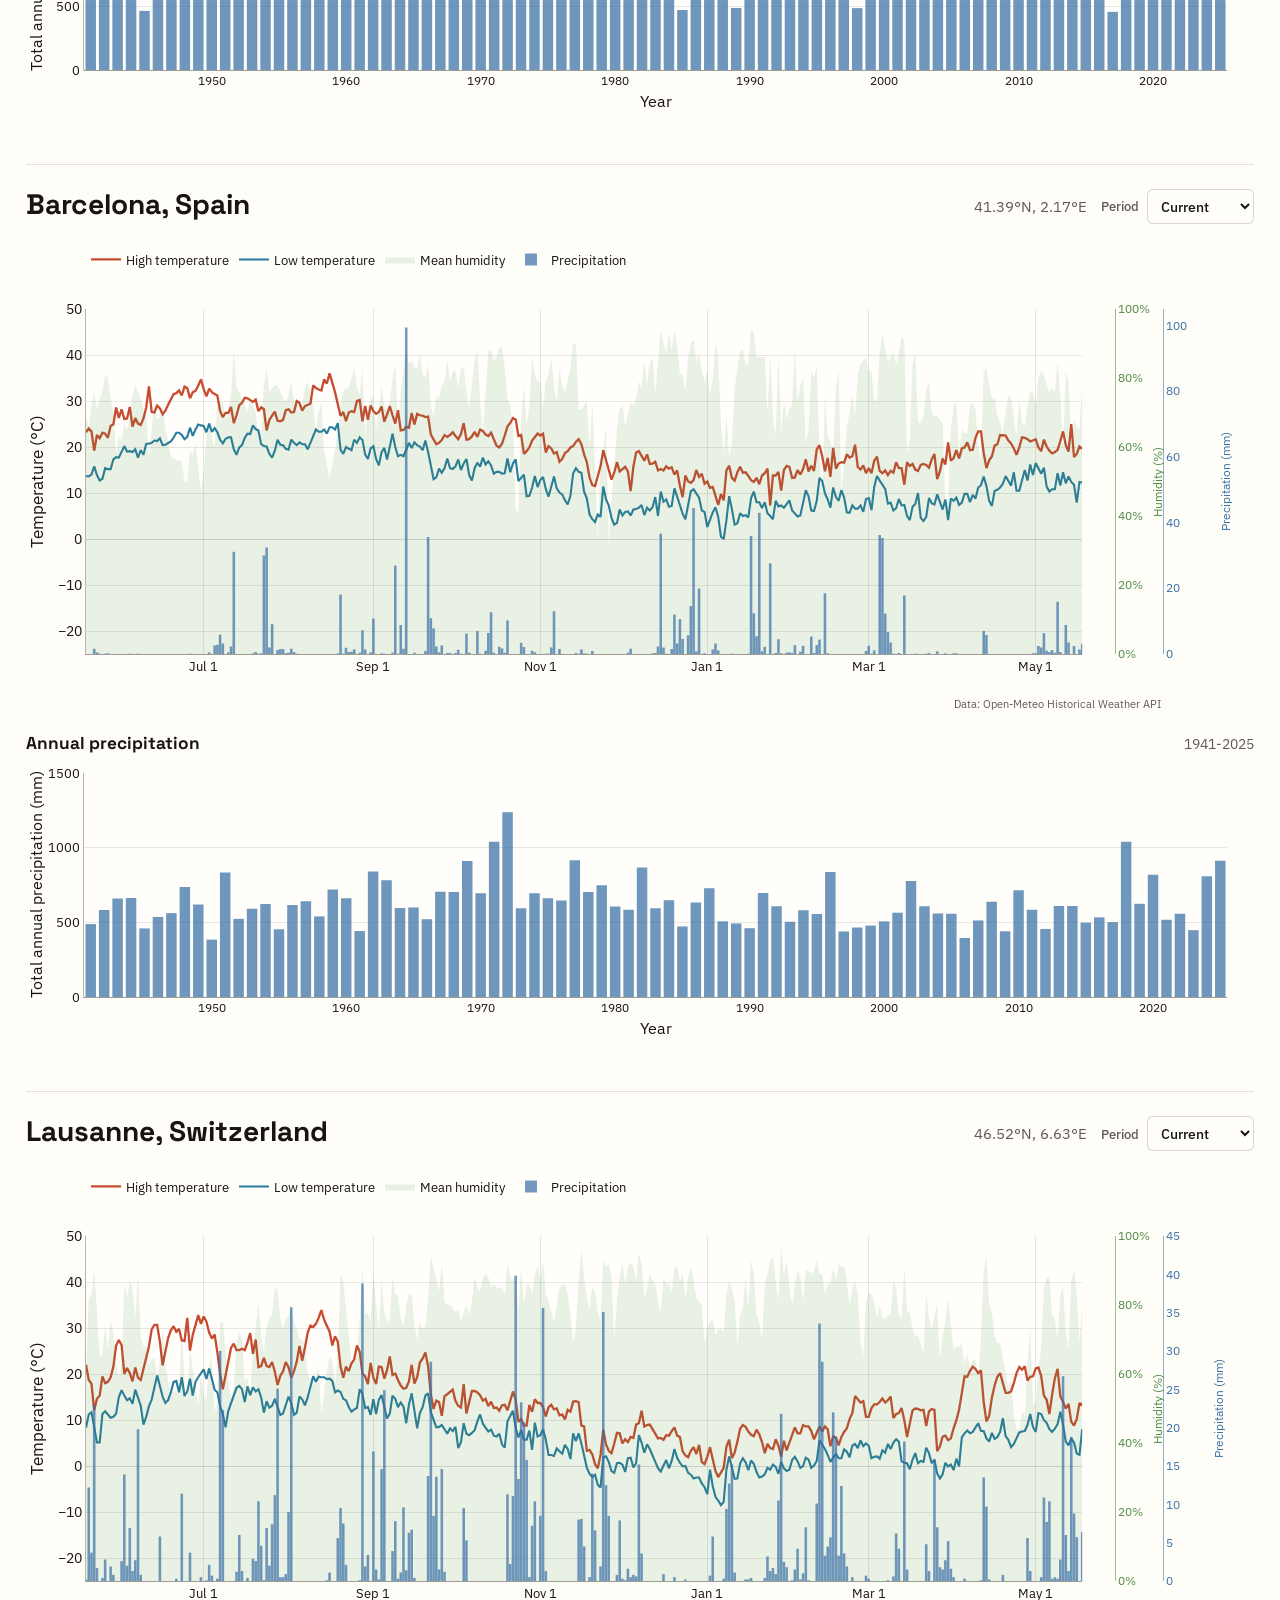
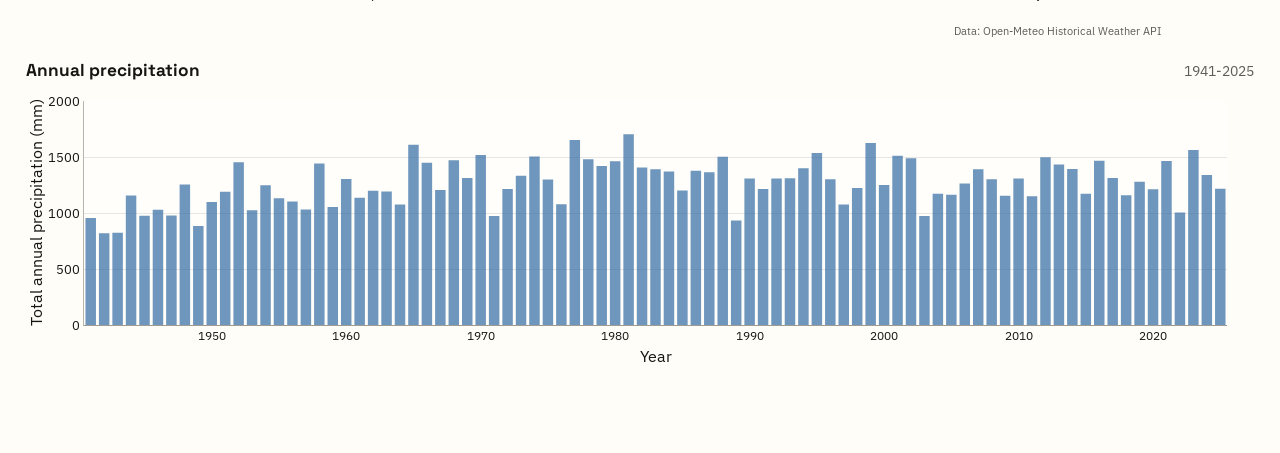
==== commit e6bae164: "Add historical precipitation Added bar graphs for annual total precipitation back to the 1940s." ====
--- a/series/year-to-date-weather-by-location/index.html
+++ b/series/year-to-date-weather-by-location/index.html
@@ -6,7 +6,7 @@
     <title>Loading weather story...</title>
     <meta
       name="description"
-      content="Selectable current and prior-year daily weather charts for predefined locations using Open-Meteo historical weather data."
+      content="Selectable current and prior-year daily weather charts plus annual precipitation histories for predefined locations using Open-Meteo historical weather data."
     />
     <link rel="preconnect" href="https://fonts.googleapis.com" />
     <link rel="preconnect" href="https://fonts.gstatic.com" crossorigin />
@@ -14,9 +14,9 @@
       href="https://fonts.googleapis.com/css2?family=IBM+Plex+Sans:wght@400;500;600&family=Space+Grotesk:wght@500;700&display=swap"
       rel="stylesheet"
     />
-    <link rel="stylesheet" href="../../assets/styles.css?v=weather-story-20260518" />
+    <link rel="stylesheet" href="../../assets/styles.css?v=weather-story-20260519" />
     <script src="https://cdn.plot.ly/plotly-2.35.2.min.js" defer></script>
-    <script src="../../assets/weather-story.js?v=weather-story-20260518" defer></script>
+    <script src="../../assets/weather-story.js?v=weather-story-20260519b" defer></script>
   </head>
   <body
     class="weather-story-body"
@@ -32,7 +32,7 @@
         <div id="weather-story-eyebrow" class="weather-story-eyebrow">Our Planet in Real-Time</div>
         <h1 id="weather-story-title" class="weather-story-title">Daily Weather by Location</h1>
         <p id="weather-story-summary" class="weather-story-summary">
-          Daily high and low temperature, mean humidity, and precipitation for selectable periods.
+          Daily high and low temperature, mean humidity, precipitation, and annual precipitation history.
         </p>
       </header>
       <section id="weather-story-charts" class="weather-story-charts" aria-label="Location weather charts"></section>
--- a/assets/styles.css
+++ b/assets/styles.css
@@ -415,6 +415,33 @@
   height: clamp(465px, 54vh, 585px);
 }
 
+.weather-annual-heading {
+  display: flex;
+  align-items: baseline;
+  justify-content: space-between;
+  gap: 14px;
+  padding: 16px 0 4px;
+}
+
+.weather-annual-title {
+  margin: 0;
+  font-family: "Space Grotesk", sans-serif;
+  font-size: clamp(1.02rem, 1.35vw, 1.24rem);
+  line-height: 1.15;
+  letter-spacing: 0;
+}
+
+.weather-annual-meta {
+  color: var(--muted);
+  font-size: 0.88rem;
+  white-space: nowrap;
+}
+
+.weather-annual-chart {
+  width: 100%;
+  height: clamp(260px, 32vh, 350px);
+}
+
 @media (max-width: 720px) {
   .weather-story-shell {
     padding: 12px 10px 28px;
@@ -446,4 +473,18 @@
   .weather-location-chart {
     height: 570px;
   }
-}
+
+  .weather-annual-heading {
+    align-items: flex-start;
+    flex-direction: column;
+    gap: 4px;
+  }
+
+  .weather-annual-meta {
+    white-space: normal;
+  }
+
+  .weather-annual-chart {
+    height: 360px;
+  }
+}
